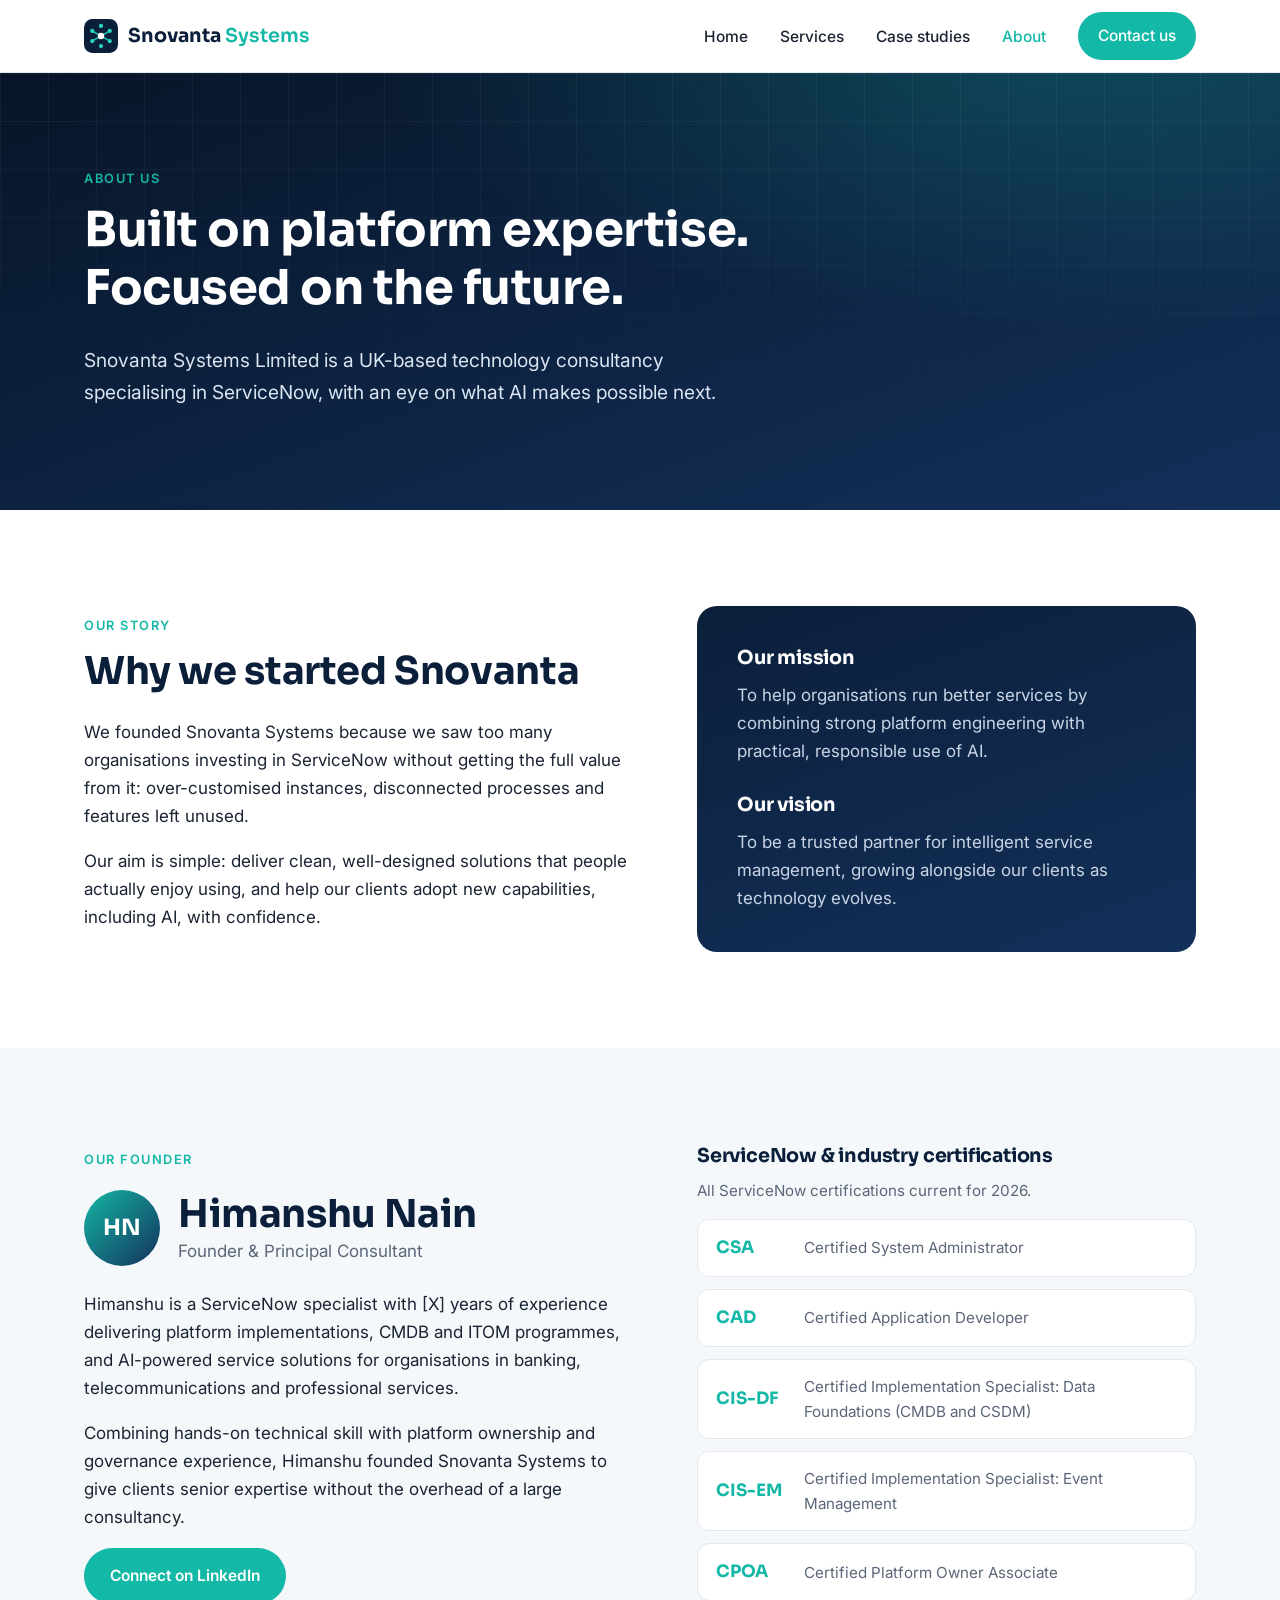
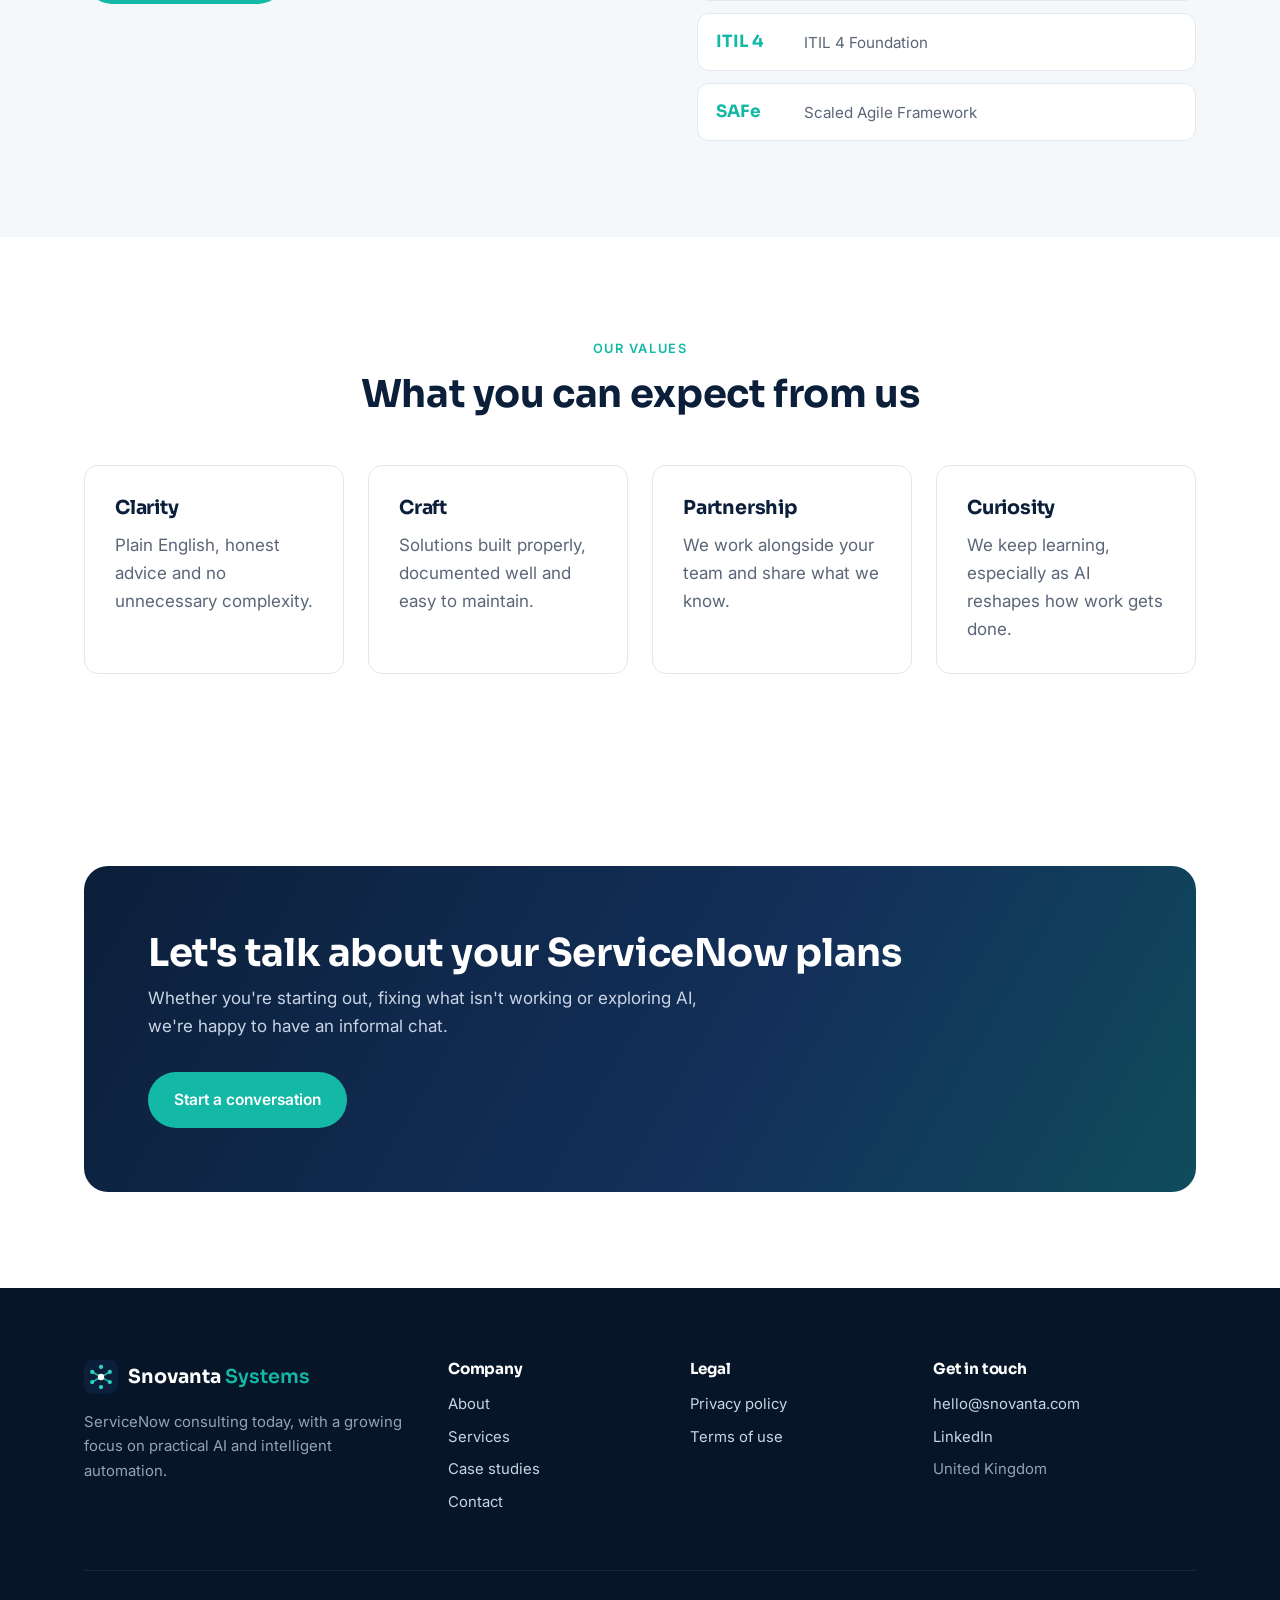
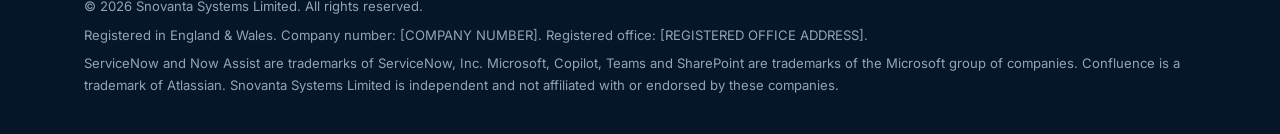
==== about.html @ 0430ed3f "Add files via upload" ====
<!DOCTYPE html>
<html lang="en-GB">
<head>
  <meta charset="UTF-8">
  <meta name="viewport" content="width=device-width, initial-scale=1.0">
  <title>About | Snovanta Systems</title>
  <meta name="description" content="Learn about Snovanta Systems Limited, a UK technology consultancy specialising in ServiceNow and practical AI.">
  <link rel="canonical" href="https://snovanta.com/about">
  <!-- Social sharing preview -->
  <meta property="og:type" content="website">
  <meta property="og:site_name" content="Snovanta Systems">
  <meta property="og:title" content="About | Snovanta Systems">
  <meta property="og:description" content="Learn about Snovanta Systems Limited, a UK technology consultancy specialising in ServiceNow and practical AI.">
  <meta property="og:url" content="https://snovanta.com/about">
  <link rel="icon" href="assets/images/logo.svg" type="image/svg+xml">
  <link rel="preconnect" href="https://fonts.googleapis.com">
  <link rel="preconnect" href="https://fonts.gstatic.com" crossorigin>
  <link href="https://fonts.googleapis.com/css2?family=Inter:wght@400;500;600&family=Sora:wght@600;700;800&display=swap" rel="stylesheet">
  <link rel="stylesheet" href="assets/css/style.css">
</head>
<body>
  <a class="skip-link" href="#main">Skip to content</a>
  <!-- ============ HEADER (same on every page) ============ -->
  <header class="site-header">
    <div class="container site-header__inner">
      <a class="brand" href="index.html" aria-label="Snovanta Systems home">
        <img src="assets/images/logo.svg" alt="" width="34" height="34">
        <span class="brand__name">Snovanta <span>Systems</span></span>
      </a>
      <button class="nav-toggle" aria-label="Open menu" aria-expanded="false" aria-controls="site-nav">
        <span></span><span></span><span></span>
      </button>
      <nav class="nav" id="site-nav" aria-label="Main">
        <ul>
          <li><a href="index.html">Home</a></li>
          <li><a href="services.html">Services</a></li>
          <li><a href="case-studies.html">Case studies</a></li>
          <li><a href="about.html">About</a></li>
          <li><a class="btn btn--primary btn--small" href="contact.html">Contact us</a></li>
        </ul>
      </nav>
    </div>
  </header>
  <main id="main">
    <section class="hero hero--page">
      <div class="container">
        <span class="eyebrow">About us</span>
        <h1>Built on platform expertise. Focused on the future.</h1>
        <p>Snovanta Systems Limited is a UK-based technology consultancy specialising in ServiceNow, with an eye on what AI makes possible next.</p>
      </div>
    </section>
    <section class="section">
      <div class="container split">
        <div>
          <span class="eyebrow">Our story</span>
          <h2>Why we started Snovanta</h2>
          <!-- TODO: personalise this story -->
          <p>We founded Snovanta Systems because we saw too many organisations investing in ServiceNow without getting the full value from it: over-customised instances, disconnected processes and features left unused.</p>
          <p>Our aim is simple: deliver clean, well-designed solutions that people actually enjoy using, and help our clients adopt new capabilities, including AI, with confidence.</p>
        </div>
        <div class="panel">
          <h3>Our mission</h3>
          <p>To help organisations run better services by combining strong platform engineering with practical, responsible use of AI.</p>
          <h3 style="margin-top:28px;">Our vision</h3>
          <p style="margin:0;">To be a trusted partner for intelligent service management, growing alongside our clients as technology evolves.</p>
        </div>
      </div>
    </section>
    <section class="section section--soft">
      <div class="container split" style="align-items:start;">
        <div>
          <span class="eyebrow">Our founder</span>
          <!-- TODO: replace [X] years; optionally swap the initials circle for a photo (assets/images/founder.jpg) -->
          <div class="founder">
            <div class="founder__avatar" aria-hidden="true">HN</div>
            <div><h2 style="margin:0;">Himanshu Nain</h2><p style="margin:0;color:var(--muted);">Founder &amp; Principal Consultant</p></div>
          </div>
          <p>Himanshu is a ServiceNow specialist with [X] years of experience delivering platform implementations, CMDB and ITOM programmes, and AI-powered service solutions for organisations in banking, telecommunications and professional services.</p>
          <p>Combining hands-on technical skill with platform ownership and governance experience, Himanshu founded Snovanta Systems to give clients senior expertise without the overhead of a large consultancy.</p>
          <a class="btn btn--primary" href="https://www.linkedin.com/in/YOUR-PROFILE" rel="noopener">Connect on LinkedIn</a>
        </div>
        <div>
          <h3>ServiceNow &amp; industry certifications</h3>
          <p style="color:var(--muted);font-size:.95rem;">All ServiceNow certifications current for 2026.</p>
          <div class="cert-list"><div class="cert"><strong>CSA</strong><span>Certified System Administrator</span></div><div class="cert"><strong>CAD</strong><span>Certified Application Developer</span></div><div class="cert"><strong>CIS-DF</strong><span>Certified Implementation Specialist: Data Foundations (CMDB and CSDM)</span></div><div class="cert"><strong>CIS-EM</strong><span>Certified Implementation Specialist: Event Management</span></div><div class="cert"><strong>CPOA</strong><span>Certified Platform Owner Associate</span></div><div class="cert"><strong>ITIL 4</strong><span>ITIL 4 Foundation</span></div><div class="cert"><strong>SAFe</strong><span>Scaled Agile Framework</span></div></div>
        </div>
      </div>
    </section>
    <section class="section">
      <div class="container">
        <div class="section__head section__head--center">
          <span class="eyebrow">Our values</span>
          <h2>What you can expect from us</h2>
        </div>
        <div class="grid grid--4">
          <article class="card"><h3>Clarity</h3><p>Plain English, honest advice and no unnecessary complexity.</p></article>
          <article class="card"><h3>Craft</h3><p>Solutions built properly, documented well and easy to maintain.</p></article>
          <article class="card"><h3>Partnership</h3><p>We work alongside your team and share what we know.</p></article>
          <article class="card"><h3>Curiosity</h3><p>We keep learning, especially as AI reshapes how work gets done.</p></article>
        </div>
      </div>
    </section>
    <section class="section">
      <div class="container">
        <div class="cta">
          <div>
            <h2>Let's talk about your ServiceNow plans</h2>
            <p>Whether you're starting out, fixing what isn't working or exploring AI, we're happy to have an informal chat.</p>
          </div>
          <a class="btn btn--primary" href="contact.html">Start a conversation</a>
        </div>
      </div>
    </section>
  </main>
  <!-- ============ FOOTER (same on every page) ============ -->
  <footer class="site-footer">
    <div class="container">
      <div class="footer-grid">
        <div>
          <a class="brand" href="index.html">
            <img src="assets/images/logo.svg" alt="" width="34" height="34">
            <span class="brand__name">Snovanta <span>Systems</span></span>
          </a>
          <p style="margin-top:16px;max-width:320px;">ServiceNow consulting today, with a growing focus on practical AI and intelligent automation.</p>
        </div>
        <div>
          <h4>Company</h4>
          <ul>
            <li><a href="about.html">About</a></li>
            <li><a href="services.html">Services</a></li>
            <li><a href="case-studies.html">Case studies</a></li>
            <li><a href="contact.html">Contact</a></li>
          </ul>
        </div>
        <div>
          <h4>Legal</h4>
          <ul>
            <li><a href="privacy.html">Privacy policy</a></li>
            <li><a href="terms.html">Terms of use</a></li>
          </ul>
        </div>
        <div>
          <h4>Get in touch</h4>
          <ul>
            <li><a href="mailto:hello@snovanta.com">hello@snovanta.com</a></li>
            <li><a href="https://www.linkedin.com/in/YOUR-PROFILE" rel="noopener">LinkedIn</a></li>
            <li>United Kingdom</li>
          </ul>
        </div>
      </div>
      <div class="footer-legal">
        <!-- TODO: add your Companies House details below (legally required on UK company websites) -->
        <p>&copy; <span data-year>2026</span> Snovanta Systems Limited. All rights reserved.</p>
        <p>Registered in England &amp; Wales. Company number: [COMPANY NUMBER]. Registered office: [REGISTERED OFFICE ADDRESS].</p>
        <p>ServiceNow and Now Assist are trademarks of ServiceNow, Inc. Microsoft, Copilot, Teams and SharePoint are trademarks of the Microsoft group of companies. Confluence is a trademark of Atlassian. Snovanta Systems Limited is independent and not affiliated with or endorsed by these companies.</p>
      </div>
    </div>
  </footer>
  <script src="assets/js/main.js"></script>
</body>
</html>
---- assets/css/style.css ----
/* =========================================================
   Snovanta Systems Limited — main stylesheet
   1. Brand variables   2. Base   3. Layout helpers
   4. Header & nav      5. Buttons 6. Hero
   7. Sections & cards  8. Process steps  9. CTA band
   10. Forms           11. Legal pages     12. Footer
   13. 404             14. Responsive
   ========================================================= */

/* ---------- 1. Brand variables (change colours here) ---------- */
:root {
  --navy-900: #071528;
  --navy-800: #0b1f3a;
  --navy-700: #13305a;
  --teal-500: #14b8a6;
  --teal-400: #2dd4bf;
  --teal-50:  #e6faf7;
  --ink:      #1b2433;
  --muted:    #5b6678;
  --line:     #e3e8ef;
  --bg:       #ffffff;
  --bg-soft:  #f5f8fb;

  --font-head: "Sora", system-ui, sans-serif;
  --font-body: "Inter", system-ui, sans-serif;

  --radius: 14px;
  --shadow: 0 10px 30px rgba(11, 31, 58, 0.08);
  --max: 1160px;
}

/* ---------- 2. Base ---------- */
*, *::before, *::after { box-sizing: border-box; }
html { scroll-behavior: smooth; }
body {
  margin: 0;
  font-family: var(--font-body);
  font-size: 17px;
  line-height: 1.65;
  color: var(--ink);
  background: var(--bg);
  -webkit-font-smoothing: antialiased;
}
img, svg { max-width: 100%; display: block; }
a { color: var(--navy-700); }
a:hover { color: var(--teal-500); }
h1, h2, h3, h4 {
  font-family: var(--font-head);
  color: var(--navy-800);
  line-height: 1.2;
  margin: 0 0 0.6em;
  letter-spacing: -0.01em;
}
h1 { font-size: clamp(2.2rem, 5vw, 3.6rem); }
h2 { font-size: clamp(1.7rem, 3.2vw, 2.4rem); }
h3 { font-size: 1.2rem; }
p  { margin: 0 0 1em; }
.skip-link {
  position: absolute; left: -999px; top: 0;
  background: var(--teal-500); color: #fff; padding: 8px 14px; z-index: 100;
}
.skip-link:focus { left: 12px; top: 12px; }
:focus-visible { outline: 3px solid var(--teal-400); outline-offset: 2px; }

/* ---------- 3. Layout helpers ---------- */
.container { width: 100%; max-width: var(--max); margin: 0 auto; padding: 0 24px; }
.section { padding: 96px 0; }
.section--soft { background: var(--bg-soft); }
.section__head { max-width: 680px; margin-bottom: 48px; }
.section__head--center { text-align: center; margin-left: auto; margin-right: auto; }
.eyebrow {
  display: inline-block;
  font-size: 0.8rem; font-weight: 600; letter-spacing: 0.12em; text-transform: uppercase;
  color: var(--teal-500); margin-bottom: 12px;
}
.lead { font-size: 1.15rem; color: var(--muted); }
.grid { display: grid; gap: 24px; }
.grid--2 { grid-template-columns: repeat(2, 1fr); }
.grid--3 { grid-template-columns: repeat(3, 1fr); }
.grid--4 { grid-template-columns: repeat(4, 1fr); }

/* ---------- 4. Header & nav ---------- */
.site-header {
  position: sticky; top: 0; z-index: 50;
  background: rgba(255, 255, 255, 0.92);
  backdrop-filter: saturate(180%) blur(10px);
  border-bottom: 1px solid var(--line);
}
.site-header__inner { display: flex; align-items: center; justify-content: space-between; height: 72px; }
.brand { display: flex; align-items: center; gap: 10px; text-decoration: none; }
.brand img { width: 34px; height: 34px; }
.brand__name { font-family: var(--font-head); font-weight: 700; font-size: 1.2rem; color: var(--navy-800); }
.brand__name span { color: var(--teal-500); font-weight: 600; }
.nav ul { list-style: none; display: flex; align-items: center; gap: 32px; margin: 0; padding: 0; }
.nav a { text-decoration: none; color: var(--ink); font-weight: 500; font-size: 0.97rem; }
.nav a:hover, .nav a[aria-current="page"] { color: var(--teal-500); }
.nav ul a.btn, .nav ul a.btn:hover, .nav ul a.btn[aria-current="page"] { color: #fff; }
.nav-toggle {
  display: none; background: none; border: 0; cursor: pointer; padding: 8px;
}
.nav-toggle span { display: block; width: 24px; height: 2px; background: var(--navy-800); margin: 5px 0; transition: 0.25s; }

/* ---------- 5. Buttons ---------- */
.btn {
  display: inline-flex; align-items: center; gap: 8px;
  padding: 13px 24px; border-radius: 999px; border: 2px solid transparent;
  font-family: var(--font-body); font-weight: 600; font-size: 0.97rem;
  text-decoration: none; cursor: pointer; transition: 0.2s ease;
}
.btn--primary { background: var(--teal-500); color: #fff; }
.btn--primary:hover { background: var(--navy-800); color: #fff; }
.btn--ghost { border-color: rgba(255,255,255,0.4); color: #fff; }
.btn--ghost:hover { border-color: var(--teal-400); color: var(--teal-400); }
.btn--small { padding: 9px 18px; }
.btn-row { display: flex; flex-wrap: wrap; gap: 14px; }

/* ---------- 6. Hero ---------- */
.hero {
  position: relative; overflow: hidden;
  background: radial-gradient(1200px 500px at 85% -10%, rgba(20,184,166,0.28), transparent 60%),
              linear-gradient(160deg, var(--navy-900), var(--navy-700));
  color: #dbe5f2;
  padding: 120px 0 110px;
}
.hero::after {               /* subtle grid pattern */
  content: ""; position: absolute; inset: 0;
  background-image: linear-gradient(rgba(255,255,255,0.05) 1px, transparent 1px),
                    linear-gradient(90deg, rgba(255,255,255,0.05) 1px, transparent 1px);
  background-size: 48px 48px;
  mask-image: linear-gradient(to bottom, black, transparent 85%);
  pointer-events: none;
}
.hero .container { position: relative; z-index: 1; }
.hero h1 { color: #fff; max-width: 820px; }
.hero h1 em { font-style: normal; color: var(--teal-400); }
.hero p { font-size: 1.2rem; max-width: 640px; margin-bottom: 32px; }
.hero--page { padding: 90px 0 70px; }
.hero--page h1 { font-size: clamp(2rem, 4vw, 3rem); }

/* ---------- 7. Sections & cards ---------- */
.card {
  background: #fff; border: 1px solid var(--line); border-radius: var(--radius);
  padding: 30px; transition: 0.25s ease;
}
.card:hover { transform: translateY(-4px); box-shadow: var(--shadow); border-color: transparent; }
.card p { color: var(--muted); margin: 0; }
.card ul { color: var(--muted); padding-left: 20px; margin: 12px 0 0; }
.card__icon {
  width: 48px; height: 48px; border-radius: 12px; margin-bottom: 18px;
  display: grid; place-items: center;
  background: var(--teal-50); color: var(--teal-500);
}
.card__icon svg { width: 24px; height: 24px; }
.card--dark { background: var(--navy-800); border-color: var(--navy-700); }
.card--dark h3 { color: #fff; }
.card--dark p { color: #b8c6d9; }
.card--dark .card__icon { background: rgba(45,212,191,0.12); color: var(--teal-400); }
.tag {
  display: inline-block; font-size: 0.75rem; font-weight: 600;
  padding: 3px 10px; border-radius: 999px;
  background: var(--teal-50); color: var(--teal-500); margin-bottom: 10px;
}
.split { display: grid; grid-template-columns: 1.1fr 1fr; gap: 64px; align-items: center; }
.checklist { list-style: none; padding: 0; margin: 0; }
.checklist li { position: relative; padding-left: 32px; margin-bottom: 14px; }
.checklist li::before {
  content: ""; position: absolute; left: 0; top: 6px; width: 18px; height: 18px; border-radius: 50%;
  background: var(--teal-500) url("data:image/svg+xml,%3Csvg xmlns='http://www.w3.org/2000/svg' viewBox='0 0 24 24' fill='none' stroke='white' stroke-width='3'%3E%3Cpath d='M5 12l5 5L20 7'/%3E%3C/svg%3E") center/12px no-repeat;
}
.panel {
  background: linear-gradient(160deg, var(--navy-800), var(--navy-700));
  border-radius: 20px; padding: 40px; color: #c9d5e5;
}
.panel h3 { color: #fff; }
.service-block { padding: 56px 0; border-top: 1px solid var(--line); }
.service-block:first-of-type { border-top: 0; padding-top: 0; }

/* ---------- 8. Process steps ---------- */
.steps { counter-reset: step; }
.step { position: relative; padding-top: 56px; }
.step::before {
  counter-increment: step; content: "0" counter(step);
  position: absolute; top: 0; left: 0;
  font-family: var(--font-head); font-size: 2rem; font-weight: 700; color: var(--teal-500);
}
.step p { color: var(--muted); }

/* ---------- 9. CTA band ---------- */
.cta {
  background: linear-gradient(120deg, var(--navy-800), var(--navy-700) 60%, #0f4c5c);
  border-radius: 24px; padding: 64px; color: #c9d5e5;
  display: flex; align-items: center; justify-content: space-between; gap: 32px; flex-wrap: wrap;
}
.cta h2 { color: #fff; margin-bottom: 8px; }
.cta p { margin: 0; max-width: 560px; }

/* ---------- 10. Forms ---------- */
.form { display: grid; gap: 18px; }
.form__row { display: grid; grid-template-columns: 1fr 1fr; gap: 18px; }
.form label { display: block; font-weight: 600; font-size: 0.92rem; margin-bottom: 6px; color: var(--navy-800); }
.form input, .form select, .form textarea {
  width: 100%; padding: 13px 15px; border: 1px solid var(--line); border-radius: 10px;
  font: inherit; font-size: 0.97rem; background: #fff; color: var(--ink);
}
.form input:focus, .form select:focus, .form textarea:focus {
  outline: none; border-color: var(--teal-500); box-shadow: 0 0 0 3px rgba(20,184,166,0.18);
}
.form textarea { min-height: 150px; resize: vertical; }
.form__consent { display: flex; gap: 10px; align-items: flex-start; font-size: 0.9rem; color: var(--muted); }
.form__consent input { width: auto; margin-top: 5px; }
.form__consent label { font-weight: 400; color: var(--muted); margin: 0; }
.form__status { font-weight: 600; min-height: 1.5em; margin: 0; }
.form__status.is-ok { color: #0f8a7c; }
.form__status.is-error { color: #c0392b; }
.hidden { display: none !important; }
.contact-info { display: grid; gap: 22px; }
.contact-info h3 { margin-bottom: 4px; }
.contact-info p { margin: 0; color: var(--muted); }

/* ---------- 11. Legal pages ---------- */
.prose { max-width: 780px; }
.prose h2 { font-size: 1.45rem; margin-top: 2em; }
.prose li { margin-bottom: 0.4em; }
.notice {
  background: #fff8e6; border: 1px solid #f3d98b; border-radius: 10px;
  padding: 14px 18px; font-size: 0.93rem; margin-bottom: 32px;
}

/* ---------- 12. Footer ---------- */
.site-footer { background: var(--navy-900); color: #93a3ba; padding: 72px 0 32px; font-size: 0.93rem; }
.site-footer a { color: #c9d5e5; text-decoration: none; }
.site-footer a:hover { color: var(--teal-400); }
.footer-grid { display: grid; grid-template-columns: 1.6fr 1fr 1fr 1.3fr; gap: 40px; }
.footer-grid h4 { color: #fff; font-size: 0.95rem; margin-bottom: 14px; }
.footer-grid ul { list-style: none; padding: 0; margin: 0; }
.footer-grid li { margin-bottom: 8px; }
.site-footer .brand__name { color: #fff; }
.footer-legal {
  border-top: 1px solid rgba(255,255,255,0.08); margin-top: 48px; padding-top: 24px;
  font-size: 0.82rem; line-height: 1.7;
}
.footer-legal p { margin: 0 0 6px; }

/* ---------- 13. 404 ---------- */
.error-page { min-height: 70vh; display: grid; place-items: center; text-align: center; padding: 80px 0; }
.error-page .code { font-family: var(--font-head); font-size: 7rem; font-weight: 800; color: var(--teal-500); line-height: 1; }

/* ---------- 14. Responsive ---------- */
@media (max-width: 980px) {
  .grid--4 { grid-template-columns: repeat(2, 1fr); }
  .grid--3 { grid-template-columns: repeat(2, 1fr); }
  .split { grid-template-columns: 1fr; gap: 40px; }
  .footer-grid { grid-template-columns: 1fr 1fr; }
}
@media (max-width: 760px) {
  body { font-size: 16px; }
  .section { padding: 72px 0; }
  .grid--2, .grid--3, .grid--4, .form__row { grid-template-columns: 1fr; }
  .cta { padding: 40px 28px; }
  .hero { padding: 90px 0 80px; }

  .nav-toggle { display: block; }
  .nav {
    position: absolute; top: 72px; left: 0; right: 0;
    background: #fff; border-bottom: 1px solid var(--line);
    max-height: 0; overflow: hidden; transition: max-height 0.3s ease;
  }
  .nav.is-open { max-height: 420px; }
  .nav ul { flex-direction: column; align-items: flex-start; gap: 0; padding: 12px 24px 24px; }
  .nav li { width: 100%; }
  .nav a { display: block; padding: 12px 0; }
  .nav .btn { display: inline-flex; margin-top: 8px; padding: 11px 22px; }
  .nav-toggle[aria-expanded="true"] span:nth-child(1) { transform: translateY(7px) rotate(45deg); }
  .nav-toggle[aria-expanded="true"] span:nth-child(2) { opacity: 0; }
  .nav-toggle[aria-expanded="true"] span:nth-child(3) { transform: translateY(-7px) rotate(-45deg); }
  .footer-grid { grid-template-columns: 1fr; }
}
@media (prefers-reduced-motion: reduce) {
  * { transition: none !important; scroll-behavior: auto !important; }
}

/* ---------- 15. Case studies, credentials, founder ---------- */
.section--tight { padding: 48px 0; }
.case-card { display: flex; flex-direction: column; }
.case-card p { flex: 1; }
.case-meta { font-size: 0.82rem; font-weight: 600; color: var(--teal-500); margin-bottom: 8px; }
.case-link { margin-top: 18px; font-weight: 600; text-decoration: none; color: var(--navy-700); }
.case-head { max-width: 820px; margin-bottom: 40px; }
.case-head .tag { margin-right: 4px; }
.case-body { display: grid; grid-template-columns: 1fr 1.2fr 1fr; gap: 40px; align-items: start; }
.case-body .panel { padding: 30px; }
.case-body .checklist li { font-size: 0.96rem; }
.cert-strip { display: flex; flex-wrap: wrap; justify-content: center; gap: 12px; }
.cert-strip span {
  font-family: var(--font-head); font-weight: 700; color: var(--navy-800);
  background: #fff; border: 1px solid var(--line); border-radius: 999px; padding: 10px 20px;
}
.cert-list { display: grid; gap: 12px; }
.cert {
  display: flex; align-items: center; gap: 16px; background: #fff;
  border: 1px solid var(--line); border-radius: 12px; padding: 14px 18px;
}
.cert strong {
  font-family: var(--font-head); color: var(--teal-500); min-width: 72px;
}
.cert span { color: var(--muted); font-size: 0.95rem; }
.founder { display: flex; align-items: center; gap: 18px; margin: 8px 0 24px; }
.founder__avatar {
  width: 76px; height: 76px; border-radius: 50%; flex-shrink: 0;
  display: grid; place-items: center; font-family: var(--font-head); font-weight: 700; font-size: 1.4rem;
  color: #fff; background: linear-gradient(135deg, var(--teal-500), var(--navy-700));
}
@media (max-width: 980px) { .case-body { grid-template-columns: 1fr; gap: 28px; } }
.case-intro { margin: 0; padding-left: 16px; border-left: 3px solid var(--teal-500); color: var(--muted); font-size: 1.02rem; }
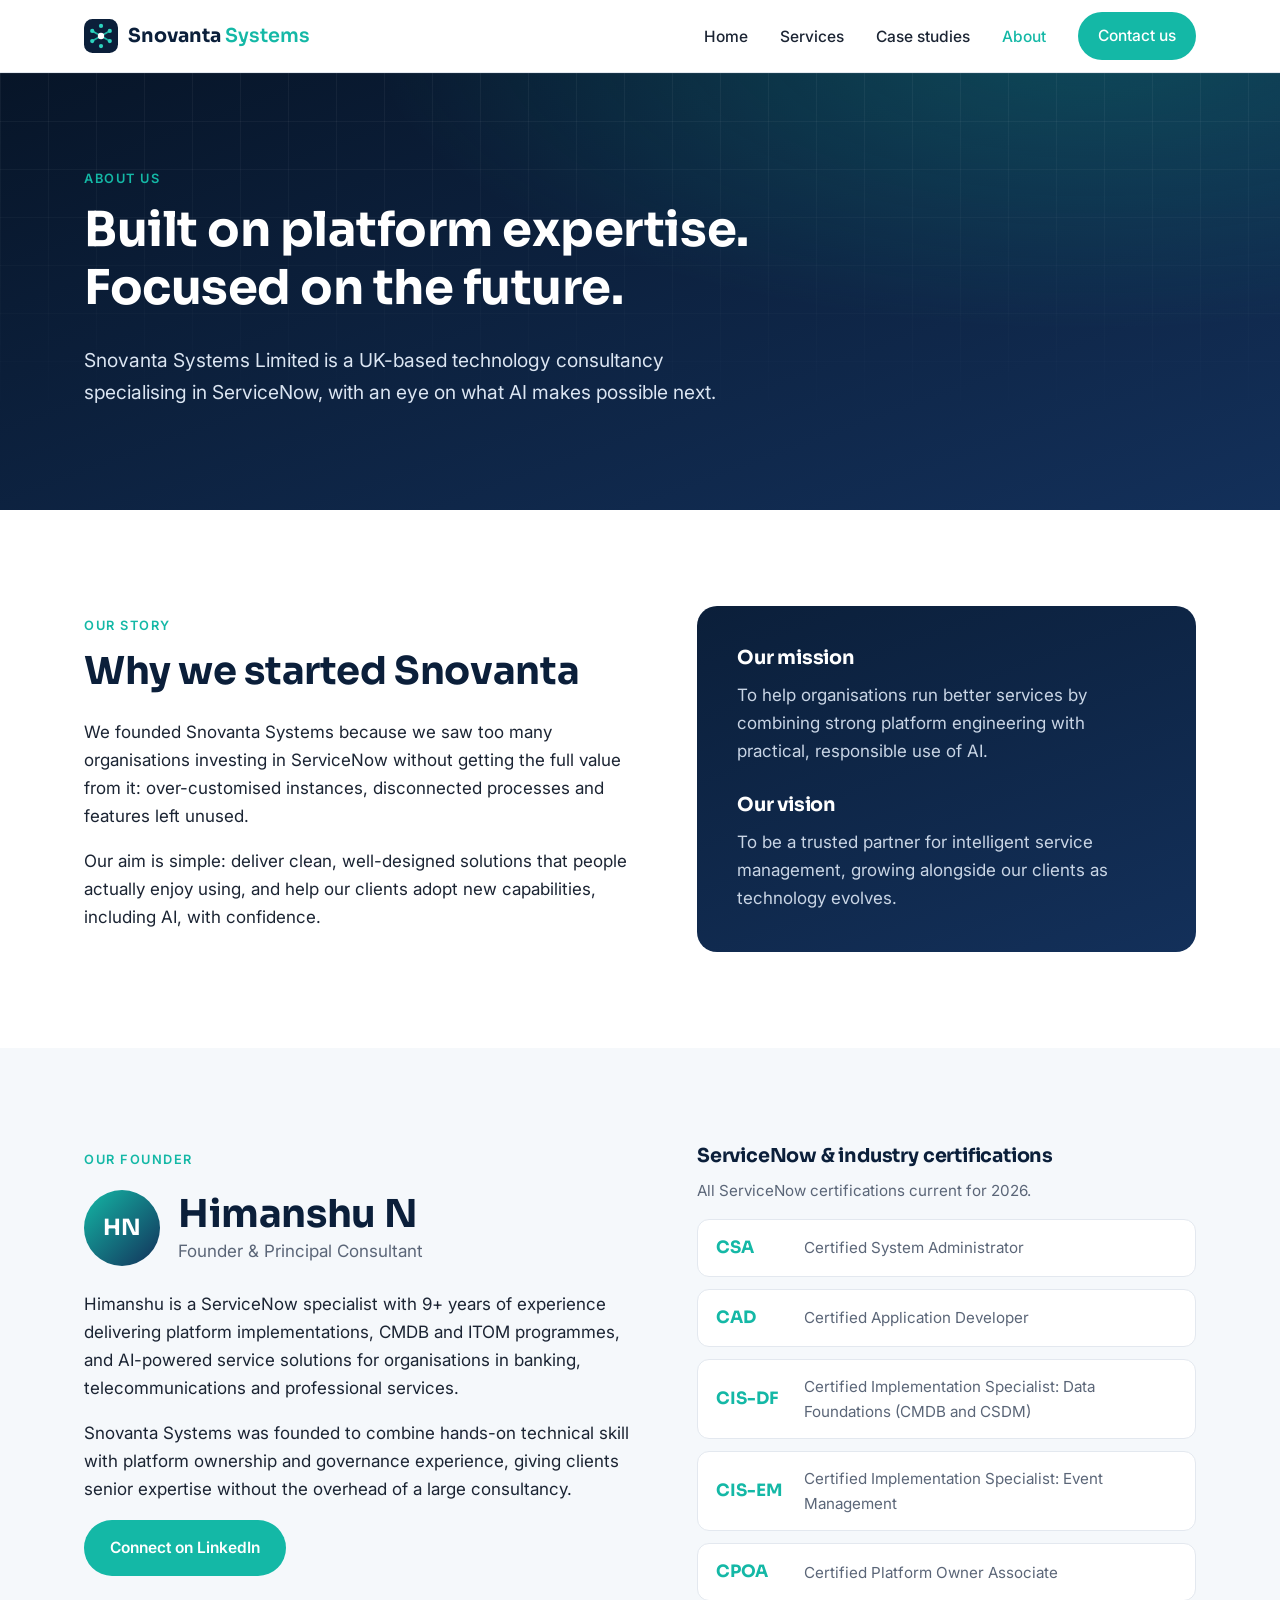
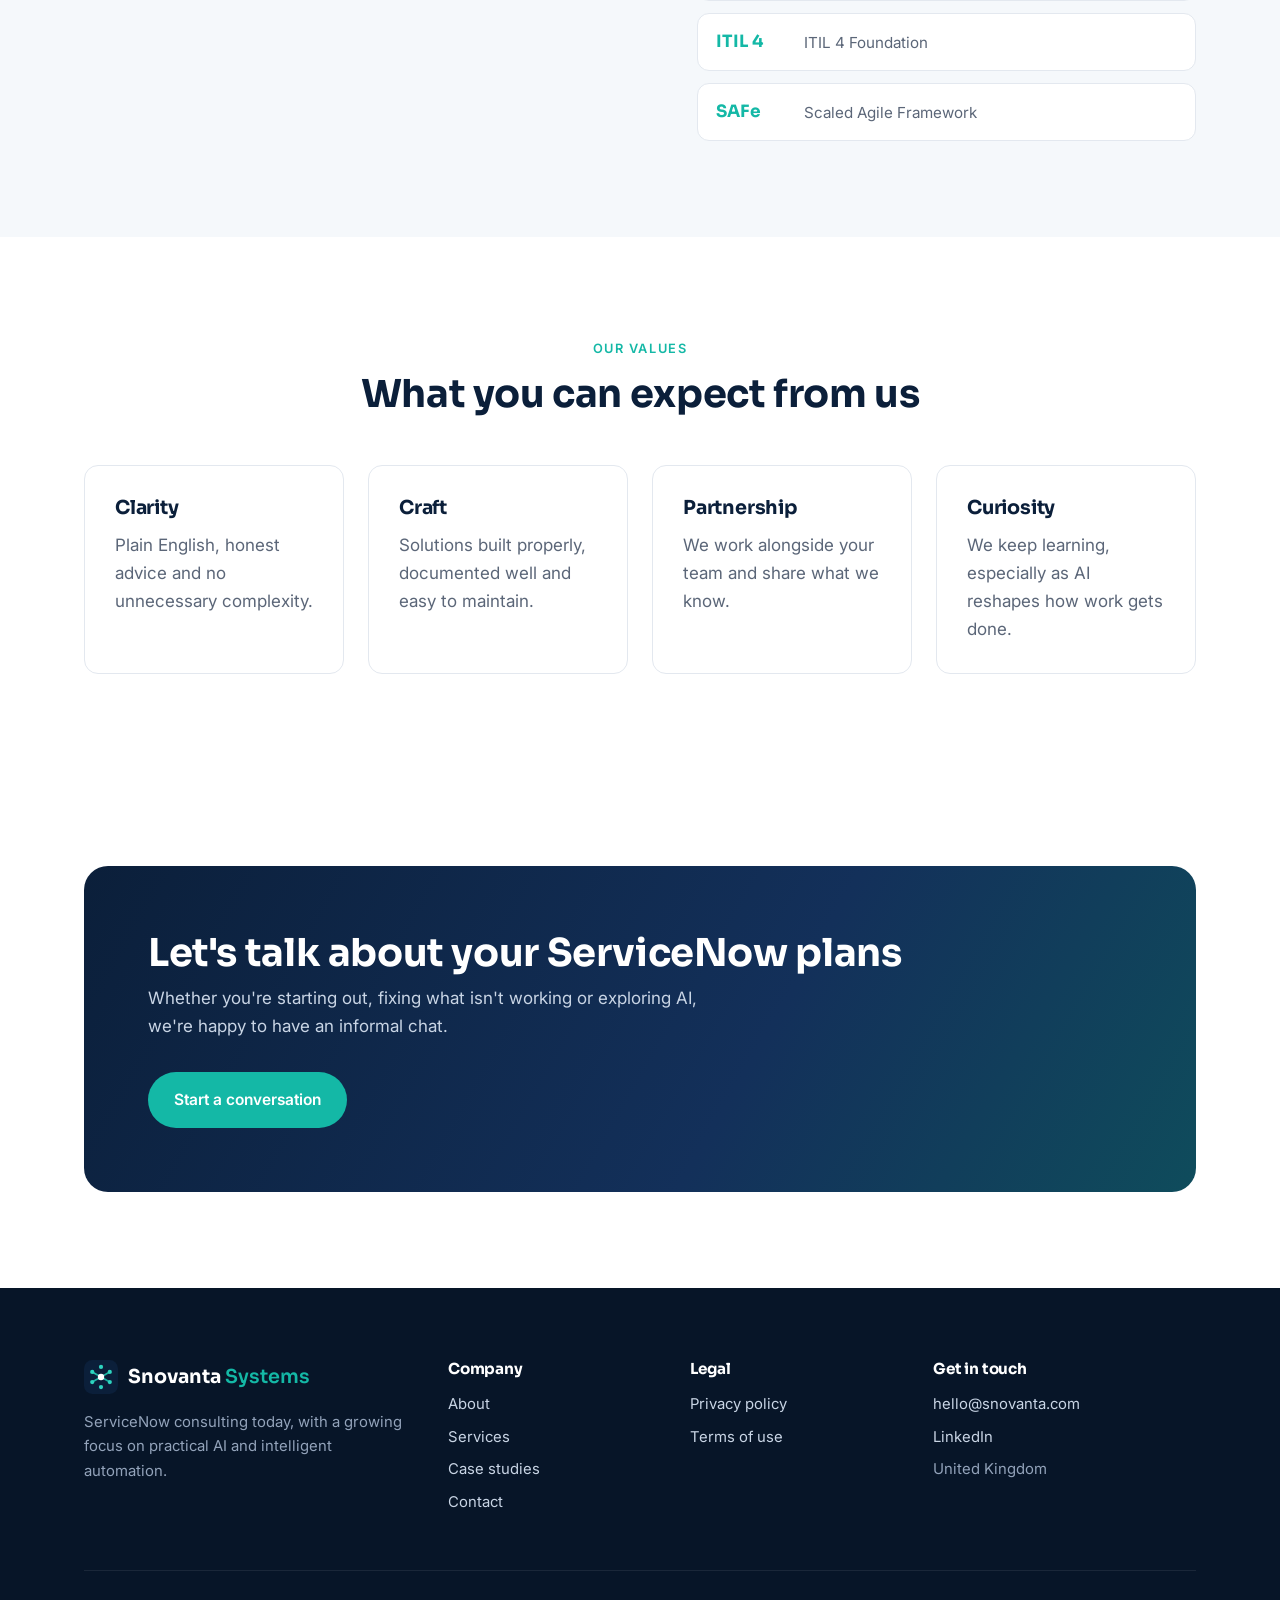
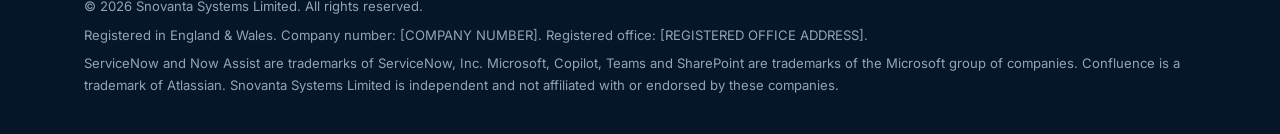
==== commit 0542b6b7: "Add files via upload" ====
--- a/about.html
+++ b/about.html
@@ -70,13 +70,13 @@
       <div class="container split" style="align-items:start;">
         <div>
           <span class="eyebrow">Our founder</span>
-          <!-- TODO: replace [X] years; optionally swap the initials circle for a photo (assets/images/founder.jpg) -->
+          <!-- TODO: optionally swap the initials circle for a photo (assets/images/founder.jpg) -->
           <div class="founder">
             <div class="founder__avatar" aria-hidden="true">HN</div>
-            <div><h2 style="margin:0;">Himanshu Nain</h2><p style="margin:0;color:var(--muted);">Founder &amp; Principal Consultant</p></div>
+            <div><h2 style="margin:0;">Himanshu N</h2><p style="margin:0;color:var(--muted);">Founder &amp; Principal Consultant</p></div>
           </div>
-          <p>Himanshu is a ServiceNow specialist with [X] years of experience delivering platform implementations, CMDB and ITOM programmes, and AI-powered service solutions for organisations in banking, telecommunications and professional services.</p>
-          <p>Combining hands-on technical skill with platform ownership and governance experience, Himanshu founded Snovanta Systems to give clients senior expertise without the overhead of a large consultancy.</p>
+          <p>Himanshu is a ServiceNow specialist with 9+ years of experience delivering platform implementations, CMDB and ITOM programmes, and AI-powered service solutions for organisations in banking, telecommunications and professional services.</p>
+          <p>Snovanta Systems was founded to combine hands-on technical skill with platform ownership and governance experience, giving clients senior expertise without the overhead of a large consultancy.</p>
           <a class="btn btn--primary" href="https://www.linkedin.com/in/YOUR-PROFILE" rel="noopener">Connect on LinkedIn</a>
         </div>
         <div>
